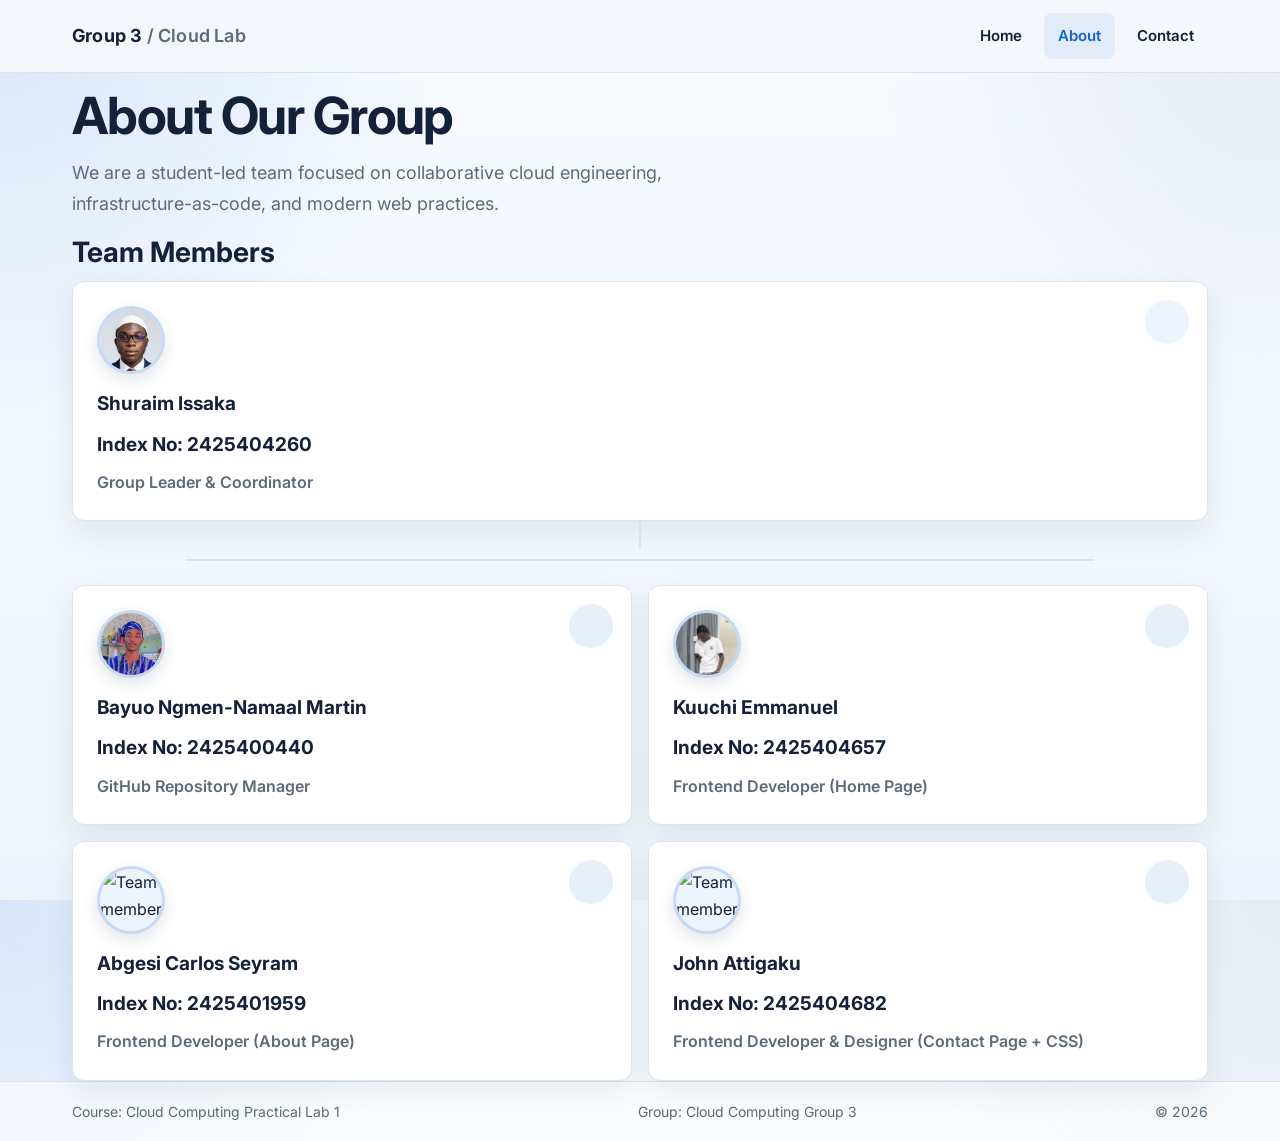
==== about.html @ 26aaccd8 "Added website files (As coordinator)" ====
<!doctype html>
<html lang="en">
<head>
  <meta charset="utf-8" />
  <meta name="viewport" content="width=device-width,initial-scale=1" />
  <title>About — Cloud Computing Group 3</title>
  <link href="https://fonts.googleapis.com/css2?family=Inter:wght@300;400;600;700&display=swap" rel="stylesheet">
  <link rel="stylesheet" href="style.css">
</head>
<body>
  <header class="site-header">
    <div class="container header-inner">
      <div class="logo">Group 3 <span class="muted">/ Cloud Lab</span></div>
      <button class="nav-toggle" aria-label="Toggle navigation" aria-expanded="false">
        <span class="hamburger"></span>
      </button>
      <nav class="main-nav" aria-label="Main navigation">
        <ul>
          <li><a href="index.html" class="nav-link">Home</a></li>
          <li><a href="about.html" class="nav-link">About</a></li>
          <li><a href="contact.html" class="nav-link">Contact</a></li>
        </ul>
      </nav>
    </div>
  </header>

  <main>
    <section class="container about-intro">
      <h1>About Our Group</h1>
      <p class="lead">We are a student-led team focused on collaborative cloud engineering, infrastructure-as-code, and modern web practices.</p>
    </section>

    <section class="container members team-hierarchy">
      <h2>Team Members</h2>
      <div class="member-leader">
        <article class="member-card">
          <div class="member-avatar">
            <img src="images/shuraim.png" alt="Shuraim Issaka" />
          </div>
          <h3>Shuraim Issaka</h3>
          <h3>Index No: 2425404260</h3>
          <p class="role">Group Leader & Coordinator</p>
        </article>
      </div>

      <div class="member-branches">
        <article class="member-card">
          <div class="member-avatar">
            <img src="images/martin.png" alt="Team member photo placeholder" />
          </div>
          <h3>Bayuo Ngmen-Namaal Martin</h3>
          <h3>Index No: 2425400440</h3>
          <p class="role">GitHub Repository Manager</p>
        </article>

        <article class="member-card">
          <div class="member-avatar">
            <img src="images/manuel.png" alt="Team member photo placeholder" />
          </div>
          <h3>Kuuchi Emmanuel</h3>
          <h3>Index No: 2425404657</h3>
          <p class="role">Frontend Developer (Home Page)</p>
        </article>

        <article class="member-card">
          <div class="member-avatar">
            <img src="images/ChatGPT%20Image%20Jun%209,%202026,%2011_43_26%20AM.png" alt="Team member photo placeholder" />
          </div>
          <h3>Abgesi Carlos Seyram</h3>
          <h3>Index No: 2425401959</h3>
          <p class="role">Frontend Developer (About Page)</p>
        </article>

        <article class="member-card">
          <div class="member-avatar">
            <img src="images/ChatGPT%20Image%20Jun%209,%202026,%2011_43_26%20AM.png" alt="Team member photo placeholder" />
          </div>
          <h3>John Attigaku</h3>
          <h3>Index No: 2425404682</h3>
          <p class="role">Frontend Developer & Designer (Contact Page + CSS)</p>
        </article>
      </div>
    </section>
  </main>

  <footer class="site-footer">
    <div class="container footer-inner">
      <div>Course: Cloud Computing Practical Lab 1</div>
      <div>Group: Cloud Computing Group 3</div>
      <div>© 2026</div>
    </div>
  </footer>

  <script>
    (function () {
      const links = document.querySelectorAll('.nav-link');
      const path = location.pathname.split('/').pop() || 'index.html';
      links.forEach(a => {
        if (a.getAttribute('href') === path) a.classList.add('active');
      });

      const toggle = document.querySelector('.nav-toggle');
      const nav = document.querySelector('.main-nav');
      toggle.addEventListener('click', () => {
        const expanded = toggle.getAttribute('aria-expanded') === 'true';
        toggle.setAttribute('aria-expanded', String(!expanded));
        nav.classList.toggle('open');
      });
    })();
  </script>
</body>
</html>
---- style.css ----
:root {
  --accent: #1565d8;
  --accent-dark: #0f4fa8;
  --bg: #f4f7fb;
  --panel: #ffffff;
  --text: #132238;
  --muted: #5c6b7a;
  --border: #dbe3ec;
  --shadow: 0 12px 30px rgba(19, 34, 56, 0.08);
  --container-width: 1200px;
  --transition: 180ms ease;
}

* {
  box-sizing: border-box;
}

html, body {
  height: 100%;
}

body {
  min-height: 100vh;
  display: flex;
  flex-direction: column;
  margin: 0;
  background:
    radial-gradient(circle at top left, rgba(21, 101, 216, 0.14), transparent 28%),
    radial-gradient(circle at top right, rgba(148, 163, 184, 0.18), transparent 26%),
    linear-gradient(180deg, #f7fbff 0%, #eef4fb 100%);
  color: var(--text);
  font-family: Inter, system-ui, -apple-system, "Segoe UI", Roboto, Arial, sans-serif;
  line-height: 1.7;
  font-size: 16px;
}

a {
  color: inherit;
}

img {
  max-width: 100%;
  display: block;
}

.container {
  max-width: var(--container-width);
  margin: 0 auto;
  padding: 0 24px;
}

main {
  flex: 1;
  padding-top: 12px;
}

.site-header {
  position: sticky;
  top: 0;
  z-index: 40;
  background: rgba(244, 247, 251, 0.96);
  border-bottom: 1px solid var(--border);
  backdrop-filter: blur(6px);
}

.header-inner {
  min-height: 72px;
  display: flex;
  align-items: center;
  gap: 16px;
}

.logo {
  font-size: 18px;
  font-weight: 700;
  letter-spacing: 0.2px;
}

.logo .muted {
  color: var(--muted);
  font-weight: 600;
}

.main-nav {
  margin-left: auto;
}

.main-nav ul {
  list-style: none;
  display: flex;
  gap: 8px;
  margin: 0;
  padding: 0;
}

.nav-link {
  display: inline-block;
  padding: 10px 14px;
  border-radius: 8px;
  text-decoration: none;
  font-size: 15px;
  font-weight: 600;
  color: var(--text);
  transition: background-color var(--transition), color var(--transition), transform var(--transition);
}

.nav-link:hover,
.nav-link:focus-visible,
.nav-link.active {
  background: rgba(21, 101, 216, 0.08);
  color: var(--accent);
}

.nav-link:hover {
  transform: translateY(-1px);
}

.nav-toggle {
  display: none;
  margin-left: auto;
  width: 42px;
  height: 42px;
  border: 1px solid var(--border);
  border-radius: 8px;
  background: var(--panel);
  cursor: pointer;
}

.hamburger {
  width: 18px;
  height: 2px;
  margin: 0 auto;
  background: var(--text);
  display: block;
  position: relative;
}

.hamburger::before,
.hamburger::after {
  content: "";
  position: absolute;
  left: 0;
  width: 18px;
  height: 2px;
  background: var(--text);
}

.hamburger::before {
  top: -6px;
}

.hamburger::after {
  top: 6px;
}

.hero,
.members,
.project-info,
.contact-grid,
.about-intro {
  padding: 36px 0;
}

.hero-grid,
.contact-grid {
  display: grid;
  grid-template-columns: 1fr;
  gap: 20px;
  align-items: center;
}

.hero-copy h1,
.about-intro h1,
.contact-card h1 {
  margin: 0 0 12px;
  font-size: clamp(32px, 4vw, 54px);
  line-height: 1.2;
  letter-spacing: -0.03em;
}

.lead {
  margin: 0 0 16px;
  color: var(--muted);
  font-size: 18px;
  max-width: 62ch;
}

.hero-image img {
  width: 100%;
  border-radius: 12px;
  box-shadow: var(--shadow);
  border: 1px solid var(--border);
}

.project-info,
.contact-card,
.contact-side,
.member-card {
  background: var(--panel);
  border: 1px solid var(--border);
  border-radius: 12px;
  box-shadow: var(--shadow);
}

.project-info {
  padding: 28px;
}

.project-info h2,
.members h2,
.contact-side h2 {
  margin: 0 0 12px;
  font-size: 28px;
  line-height: 1.2;
}

.quick-features {
  list-style: none;
  margin: 16px 0 0;
  padding: 0;
  display: flex;
  flex-wrap: wrap;
  gap: 10px;
}

.quick-features li {
  padding: 10px 14px;
  background: #f8fbff;
  border: 1px solid var(--border);
  border-radius: 999px;
  color: var(--muted);
  font-size: 15px;
}

.btn {
  display: inline-block;
  padding: 12px 18px;
  border-radius: 8px;
  border: 1px solid var(--accent);
  background: var(--accent);
  color: #fff;
  text-decoration: none;
  font-weight: 600;
  font-size: 16px;
  cursor: pointer;
  transition: background-color var(--transition), border-color var(--transition), transform var(--transition);
}

.btn:hover,
.btn:focus-visible {
  background: var(--accent-dark);
  border-color: var(--accent-dark);
  transform: translateY(-1px);
}

.btn.ghost {
  background: transparent;
  color: var(--text);
  border-color: var(--border);
}

.btn.ghost:hover,
.btn.ghost:focus-visible {
  background: #eef4fb;
  color: var(--text);
  border-color: var(--border);
}

.member-grid {
  display: grid;
  grid-template-columns: 1fr;
  gap: 16px;
}

.team-hierarchy {
  position: relative;
}

.member-leader {
  position: relative;
  padding-bottom: 28px;
  margin-bottom: 10px;
}

.member-leader::after {
  content: "";
  position: absolute;
  left: 50%;
  bottom: 0;
  width: 2px;
  height: 28px;
  background: var(--border);
  transform: translateX(-50%);
}

.member-branches {
  position: relative;
  display: grid;
  grid-template-columns: 1fr;
  gap: 16px;
  padding-top: 26px;
}

.member-branches::before {
  content: "";
  position: absolute;
  top: 0;
  left: 10%;
  right: 10%;
  height: 2px;
  background: var(--border);
}

.member-branches .member-card::before {
  background: rgba(21, 101, 216, 0.1);
}

.member-grid .member-card:first-child {
  border-left: 4px solid var(--accent);
}

.member-grid .member-card:first-child h3 {
  font-size: 20px;
}

.member-card {
  position: relative;
  padding: 24px;
  overflow: hidden;
}

.member-avatar {
  width: 68px;
  height: 68px;
  margin-bottom: 14px;
  border-radius: 50%;
  overflow: hidden;
  border: 3px solid rgba(21, 101, 216, 0.18);
  box-shadow: 0 6px 16px rgba(19, 34, 56, 0.12);
  background: #eef4fb;
}

.member-avatar img {
  width: 100%;
  height: 100%;
  object-fit: cover;
}

.member-card::before {
  content: "";
  position: absolute;
  top: 18px;
  right: 18px;
  width: 44px;
  height: 44px;
  border-radius: 50%;
  background: rgba(21, 101, 216, 0.08);
}

.member-card h3 {
  margin: 0 0 8px;
  font-size: 19px;
}

.role {
  margin: 0;
  color: var(--muted);
  font-weight: 600;
}

.contact-card {
  padding: 28px;
}

.contact-grid {
  padding-left: 0;
  padding-right: 0;
}

.contact-form label {
  display: block;
  margin-top: 14px;
  margin-bottom: 6px;
  font-size: 15px;
  font-weight: 600;
}

.contact-form input,
.contact-form textarea {
  width: 100%;
  padding: 12px 14px;
  border: 1px solid var(--border);
  border-radius: 8px;
  background: #fff;
  color: var(--text);
  font: inherit;
}

.contact-form input:focus,
.contact-form textarea:focus {
  outline: 2px solid rgba(21, 101, 216, 0.18);
  border-color: var(--accent);
}

.form-actions {
  margin-top: 16px;
  display: flex;
  flex-wrap: wrap;
  gap: 10px;
}

.contact-side {
  padding: 28px;
  align-self: start;
}

.contact-intro {
  padding: 28px;
}

.contact-side-header {
  display: flex;
  justify-content: space-between;
  gap: 16px;
  align-items: flex-start;
  margin-bottom: 16px;
}

.contact-side-header p {
  margin: 6px 0 0;
  color: var(--muted);
}

.contact-directory {
  display: grid;
  gap: 16px;
  grid-template-columns: 1fr;
}

.contact-panel {
  background: #f8fbff;
  border: 1px solid var(--border);
  border-radius: 12px;
  padding: 22px;
}

.contact-panel h3 {
  margin: 0 0 14px;
  font-size: 21px;
}

.contact-role {
  margin: 0 0 8px;
  color: var(--accent);
  font-size: 14px;
  font-weight: 700;
  text-transform: uppercase;
  letter-spacing: 0.04em;
}

.contact-list {
  list-style: none;
  margin: 12px 0 0;
  padding: 0;
}

.contact-list li + li {
  margin-top: 10px;
}

.contact-list li {
  padding: 13px 14px;
  border: 1px solid var(--border);
  border-radius: 8px;
  background: #f8fbff;
  color: var(--muted);
}

.contact-list span {
  display: inline-block;
  min-width: 72px;
  color: var(--text);
  font-weight: 600;
}

.site-footer {
  margin-top: auto;
  padding: 18px 0;
  border-top: 1px solid var(--border);
  color: var(--muted);
  background: rgba(255, 255, 255, 0.6);
}

.contact-page {
  padding: 24px 0 12px;
}

.contact-hero {
  position: relative;
  padding: 32px 24px 10px;
}

.contact-hero::before,
.contact-hero::after {
  content: "";
  position: absolute;
  inset: auto;
  border-radius: 999px;
  background: rgba(21, 101, 216, 0.08);
  filter: blur(8px);
  pointer-events: none;
}

.contact-hero::before {
  width: 120px;
  height: 120px;
  top: 14px;
  right: 14px;
}

.contact-hero::after {
  width: 180px;
  height: 180px;
  left: -24px;
  bottom: -24px;
}

.eyebrow {
  margin: 0 0 10px;
  color: var(--accent);
  text-transform: uppercase;
  letter-spacing: 0.18em;
  font-size: 13px;
  font-weight: 700;
}

.contact-hero h1 {
  margin: 0;
  font-size: clamp(38px, 5vw, 68px);
  line-height: 1.05;
  letter-spacing: -0.05em;
}

.contact-hero .lead {
  margin-top: 12px;
  margin-bottom: 16px;
}

.hero-chips {
  display: flex;
  flex-wrap: wrap;
  gap: 10px;
}

.hero-chips span {
  padding: 9px 14px;
  border: 1px solid rgba(21, 101, 216, 0.12);
  border-radius: 999px;
  background: rgba(255, 255, 255, 0.72);
  color: var(--muted);
  box-shadow: 0 10px 24px rgba(19, 34, 56, 0.05);
}

.carousel-section {
  padding-top: 18px;
  padding-bottom: 18px;
}

.carousel-header {
  display: flex;
  align-items: flex-end;
  justify-content: space-between;
  gap: 18px;
  margin-bottom: 18px;
}

.carousel-header h2 {
  margin: 0 0 8px;
  font-size: 28px;
  line-height: 1.2;
}

.carousel-header p {
  margin: 0;
  max-width: 64ch;
  color: var(--muted);
}

.carousel-actions {
  display: flex;
  gap: 10px;
  flex-shrink: 0;
}

.carousel-arrow {
  width: 44px;
  height: 44px;
  border: 1px solid var(--border);
  border-radius: 999px;
  background: rgba(255, 255, 255, 0.82);
  color: var(--text);
  font-size: 26px;
  line-height: 1;
  cursor: pointer;
  box-shadow: var(--shadow);
  transition: transform var(--transition), background-color var(--transition), border-color var(--transition);
}

.carousel-arrow:hover,
.carousel-arrow:focus-visible {
  transform: translateY(-1px);
  background: #eef4fb;
  border-color: rgba(21, 101, 216, 0.3);
}

.carousel-viewport {
  overflow-x: auto;
  overflow-y: hidden;
  padding: 10px 0 16px;
  scroll-snap-type: x mandatory;
  scroll-behavior: smooth;
  scrollbar-width: none;
  -webkit-overflow-scrolling: touch;
}

.carousel-viewport::-webkit-scrollbar {
  display: none;
}

.carousel-track {
  display: flex;
  gap: 18px;
  margin: 0;
  padding: 6px clamp(18px, 10vw, 140px);
  list-style: none;
}

.carousel-item {
  flex: 0 0 clamp(280px, 78vw, 520px);
  scroll-snap-align: center;
}

.contact-member-card {
  height: 100%;
  padding: 26px;
  border-radius: 22px;
  background:
    linear-gradient(180deg, rgba(255, 255, 255, 0.94), rgba(248, 251, 255, 0.98));
  transform: scale(0.94);
  opacity: 0.76;
  transition: transform 260ms ease, opacity 260ms ease, box-shadow var(--transition), border-color var(--transition);
}

.contact-member-card.is-active {
  transform: scale(1);
  opacity: 1;
  border-color: rgba(21, 101, 216, 0.24);
  box-shadow: 0 18px 42px rgba(19, 34, 56, 0.12);
}

.contact-member-card:hover {
  border-color: rgba(21, 101, 216, 0.24);
}

.profile-avatar {
  width: 84px;
  height: 84px;
  display: grid;
  place-items: center;
  border-radius: 50%;
  margin-bottom: 16px;
  color: #fff;
  font-size: 24px;
  font-weight: 700;
  letter-spacing: 0.08em;
  box-shadow: 0 14px 26px rgba(19, 34, 56, 0.18);
}

.avatar-a { background: linear-gradient(135deg, #1565d8, #4f8ff7); }
.avatar-b { background: linear-gradient(135deg, #0f4fa8, #7aa9ff); }
.avatar-c { background: linear-gradient(135deg, #1d72e8, #5cc0ff); }
.avatar-d { background: linear-gradient(135deg, #124a96, #7ed3ff); }
.avatar-e { background: linear-gradient(135deg, #0d5b8f, #54b6f8); }

.contact-role {
  margin: 0 0 8px;
  color: var(--accent);
  font-size: 13px;
  font-weight: 800;
  text-transform: uppercase;
  letter-spacing: 0.14em;
}

.contact-member-card h3 {
  margin: 0 0 14px;
  font-size: 24px;
  line-height: 1.15;
}

.member-details {
  list-style: none;
  margin: 0;
  padding: 0;
  display: grid;
  gap: 10px;
}

.member-details li {
  padding: 12px 14px;
  border-radius: 14px;
  background: rgba(255, 255, 255, 0.9);
  border: 1px solid var(--border);
  color: var(--muted);
}

.member-details span {
  display: block;
  margin-bottom: 4px;
  color: var(--text);
  font-size: 12px;
  font-weight: 700;
  text-transform: uppercase;
  letter-spacing: 0.12em;
}

.member-bio {
  margin: 16px 0 0;
  color: var(--muted);
  font-size: 15px;
}

.carousel-dots {
  display: flex;
  justify-content: center;
  gap: 10px;
  margin-top: 16px;
}

.carousel-dot {
  width: 10px;
  height: 10px;
  padding: 0;
  border: 0;
  border-radius: 999px;
  background: rgba(21, 101, 216, 0.18);
  cursor: pointer;
  transition: transform var(--transition), background-color var(--transition), width var(--transition);
}

.carousel-dot.is-active {
  width: 28px;
  background: var(--accent);
}

.carousel-dot:hover,
.carousel-dot:focus-visible {
  transform: scale(1.08);
}

.footer-inner {
  display: flex;
  flex-direction: column;
  gap: 6px;
  align-items: center;
  text-align: center;
  font-size: 14px;
}

@media (min-width: 720px) {
  .hero-grid {
    grid-template-columns: 1.1fr 0.9fr;
  }

  .member-grid {
    grid-template-columns: repeat(6, 1fr);
  }

  .member-grid .member-card:first-child {
    grid-column: 1 / -1;
  }

  .member-branches {
    grid-template-columns: repeat(2, minmax(0, 1fr));
  }

  .member-branches .member-card {
    min-height: 100%;
  }

  .member-grid .member-card:nth-child(2),
  .member-grid .member-card:nth-child(3),
  .member-grid .member-card:nth-child(4),
  .member-grid .member-card:nth-child(5) {
    grid-column: span 3;
  }

  .team-hierarchy .member-branches .member-card {
    grid-column: auto;
  }

  .contact-grid {
    grid-template-columns: 1.2fr 0.8fr;
  }

  .carousel-item {
    flex-basis: clamp(340px, 46vw, 560px);
  }

  .container {
    padding: 0 32px;
  }

  .footer-inner {
    flex-direction: row;
    justify-content: space-between;
    text-align: left;
  }
}

@media (max-width: 719px) {
  .nav-toggle {
    display: block;
  }

  .main-nav {
    display: none;
  }

  .main-nav.open {
    display: block;
    position: absolute;
    top: 72px;
    right: 20px;
    left: 20px;
    background: var(--panel);
    border: 1px solid var(--border);
    border-radius: 12px;
    box-shadow: var(--shadow);
    padding: 12px;
  }

  .main-nav.open ul {
    flex-direction: column;
  }

  .hero-copy h1,
  .about-intro h1,
  .contact-card h1 {
    font-size: 30px;
  }

  .member-leader::after {
    height: 20px;
  }

  .member-branches {
    padding-top: 20px;
  }

  .container {
    padding: 0 20px;
  }

  .lead {
    font-size: 17px;
  }

  .carousel-header {
    flex-direction: column;
    align-items: flex-start;
  }

  .carousel-track {
    padding-inline: 12px;
  }

  .carousel-item {
    flex-basis: 84vw;
  }
}

@media (hover: hover) and (pointer: fine) {
  .contact-member-card:hover {
    transform: translateY(-6px) scale(0.97);
  }

  .contact-member-card.is-active:hover {
    transform: translateY(-4px) scale(1.01);
  }
}
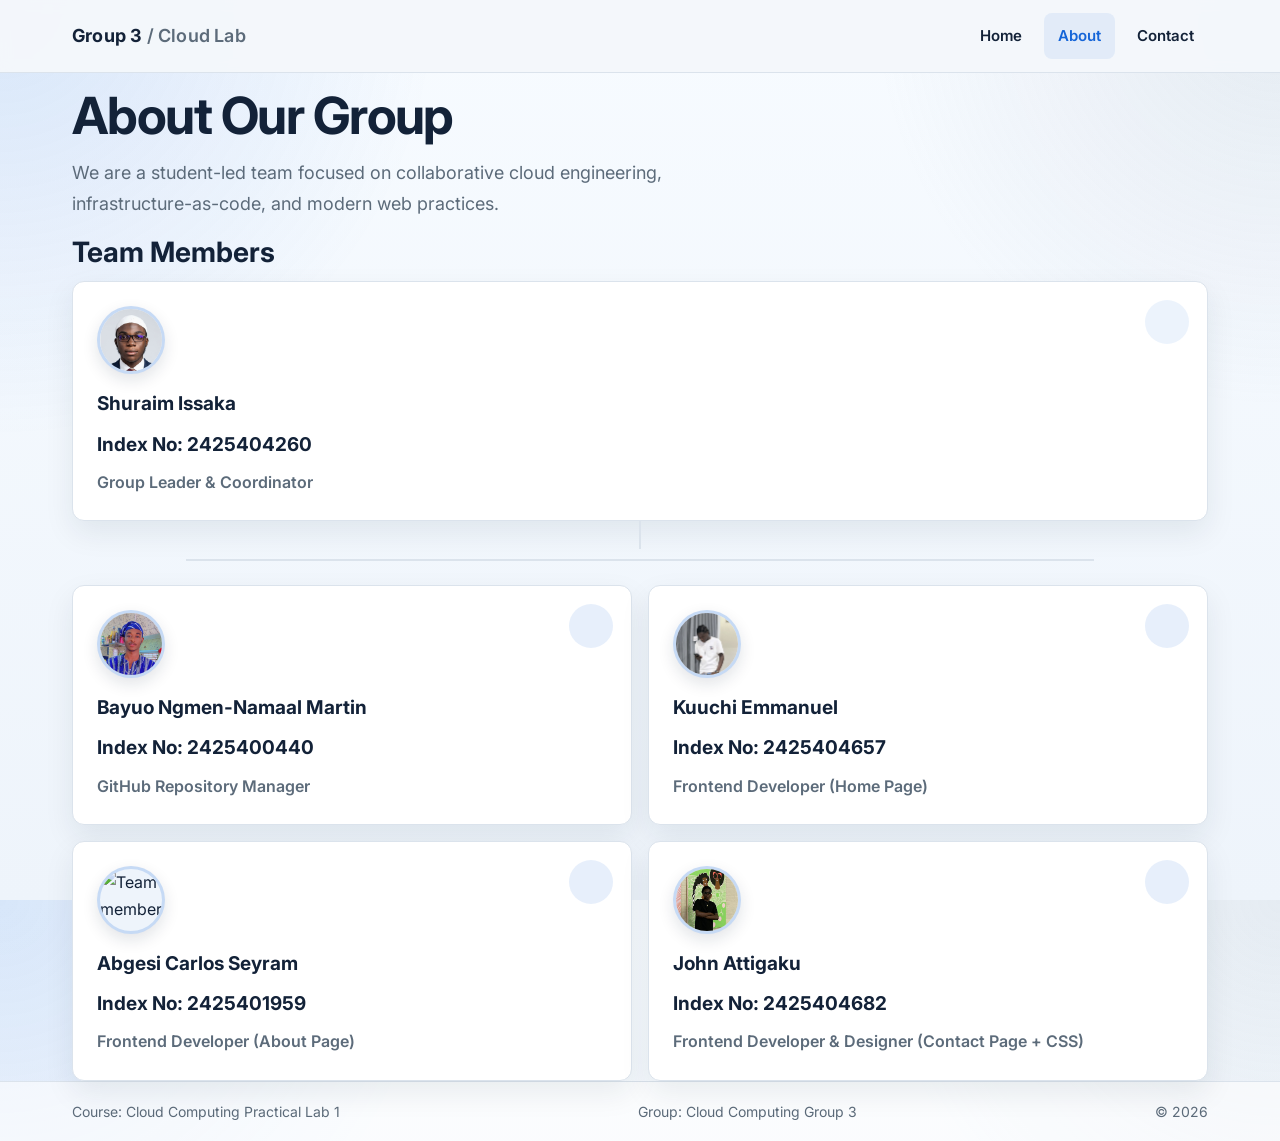
==== commit be549ec1: "Carlos photo" ====
--- a/about.html
+++ b/about.html
@@ -1,5 +1,6 @@
 <!doctype html>
 <html lang="en">
+
 <head>
   <meta charset="utf-8" />
   <meta name="viewport" content="width=device-width,initial-scale=1" />
@@ -7,6 +8,7 @@
   <link href="https://fonts.googleapis.com/css2?family=Inter:wght@300;400;600;700&display=swap" rel="stylesheet">
   <link rel="stylesheet" href="style.css">
 </head>
+
 <body>
   <header class="site-header">
     <div class="container header-inner">
@@ -27,7 +29,8 @@
   <main>
     <section class="container about-intro">
       <h1>About Our Group</h1>
-      <p class="lead">We are a student-led team focused on collaborative cloud engineering, infrastructure-as-code, and modern web practices.</p>
+      <p class="lead">We are a student-led team focused on collaborative cloud engineering, infrastructure-as-code, and
+        modern web practices.</p>
     </section>
 
     <section class="container members team-hierarchy">
@@ -64,7 +67,8 @@
 
         <article class="member-card">
           <div class="member-avatar">
-            <img src="images/ChatGPT%20Image%20Jun%209,%202026,%2011_43_26%20AM.png" alt="Team member photo placeholder" />
+            <img src="images/ChatGPT%20Image%20Jun%209,%202026,%2011_43_26%20AM.png"
+              alt="Team member photo placeholder" />
           </div>
           <h3>Abgesi Carlos Seyram</h3>
           <h3>Index No: 2425401959</h3>
@@ -73,7 +77,7 @@
 
         <article class="member-card">
           <div class="member-avatar">
-            <img src="images/ChatGPT%20Image%20Jun%209,%202026,%2011_43_26%20AM.png" alt="Team member photo placeholder" />
+            <img src="images/carlos.png" alt="Team member photo placeholder" />
           </div>
           <h3>John Attigaku</h3>
           <h3>Index No: 2425404682</h3>
@@ -109,4 +113,5 @@
     })();
   </script>
 </body>
+
 </html>
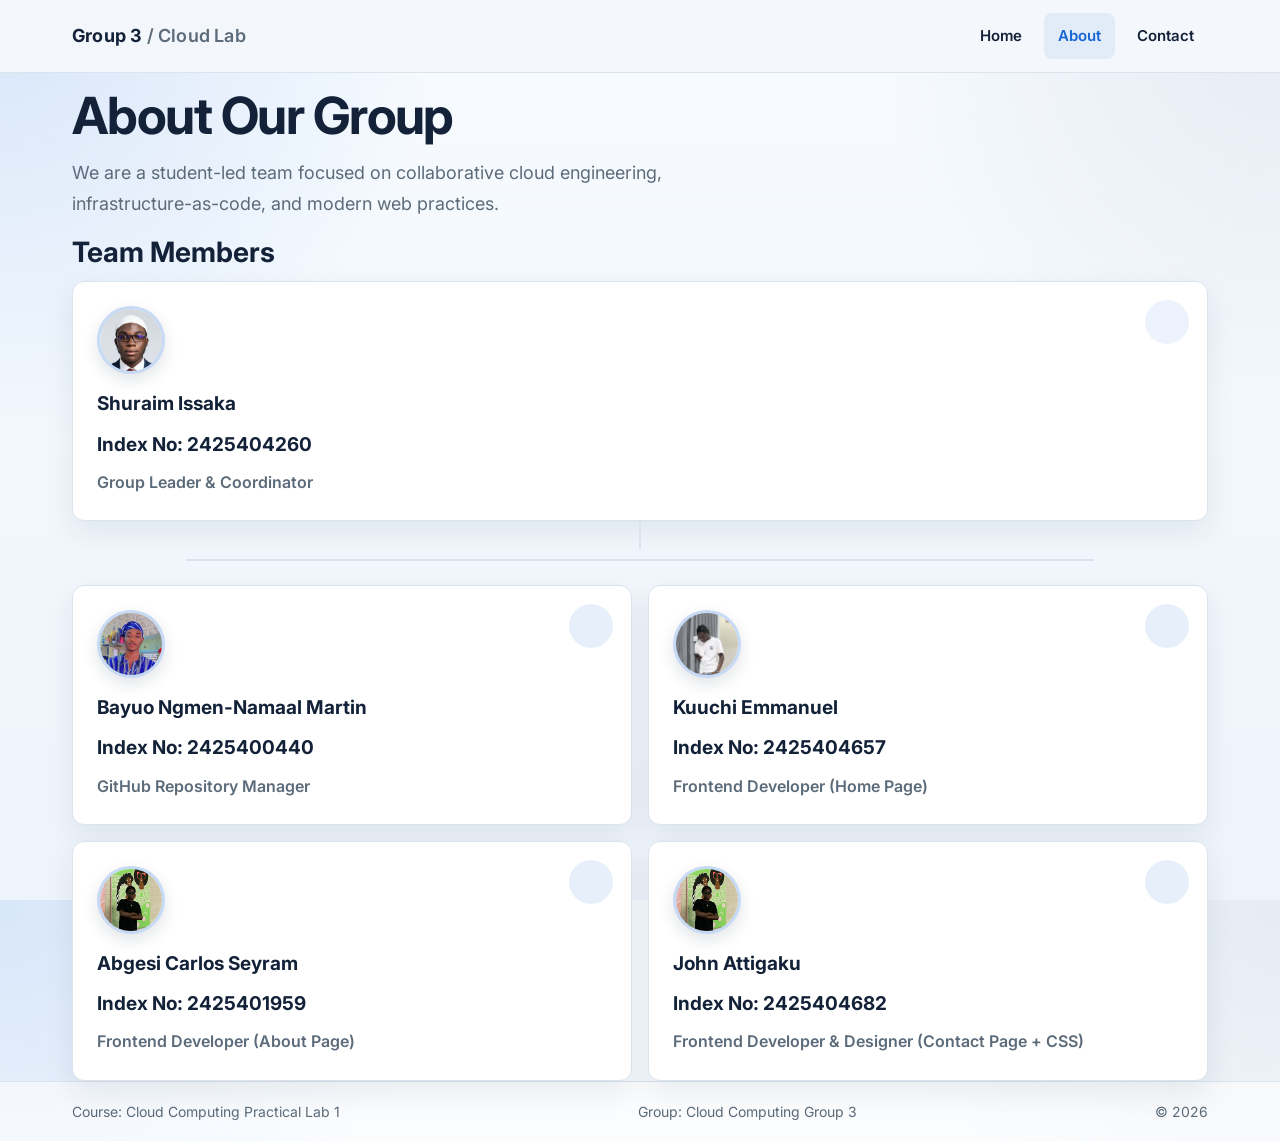
==== commit d7cb5d03: "Edited my details as the 'Cordinator'" ====
--- a/about.html
+++ b/about.html
@@ -67,8 +67,7 @@
 
         <article class="member-card">
           <div class="member-avatar">
-            <img src="images/ChatGPT%20Image%20Jun%209,%202026,%2011_43_26%20AM.png"
-              alt="Team member photo placeholder" />
+            <img src="images/carlos.png" alt="Team member photo placeholder" />
           </div>
           <h3>Abgesi Carlos Seyram</h3>
           <h3>Index No: 2425401959</h3>
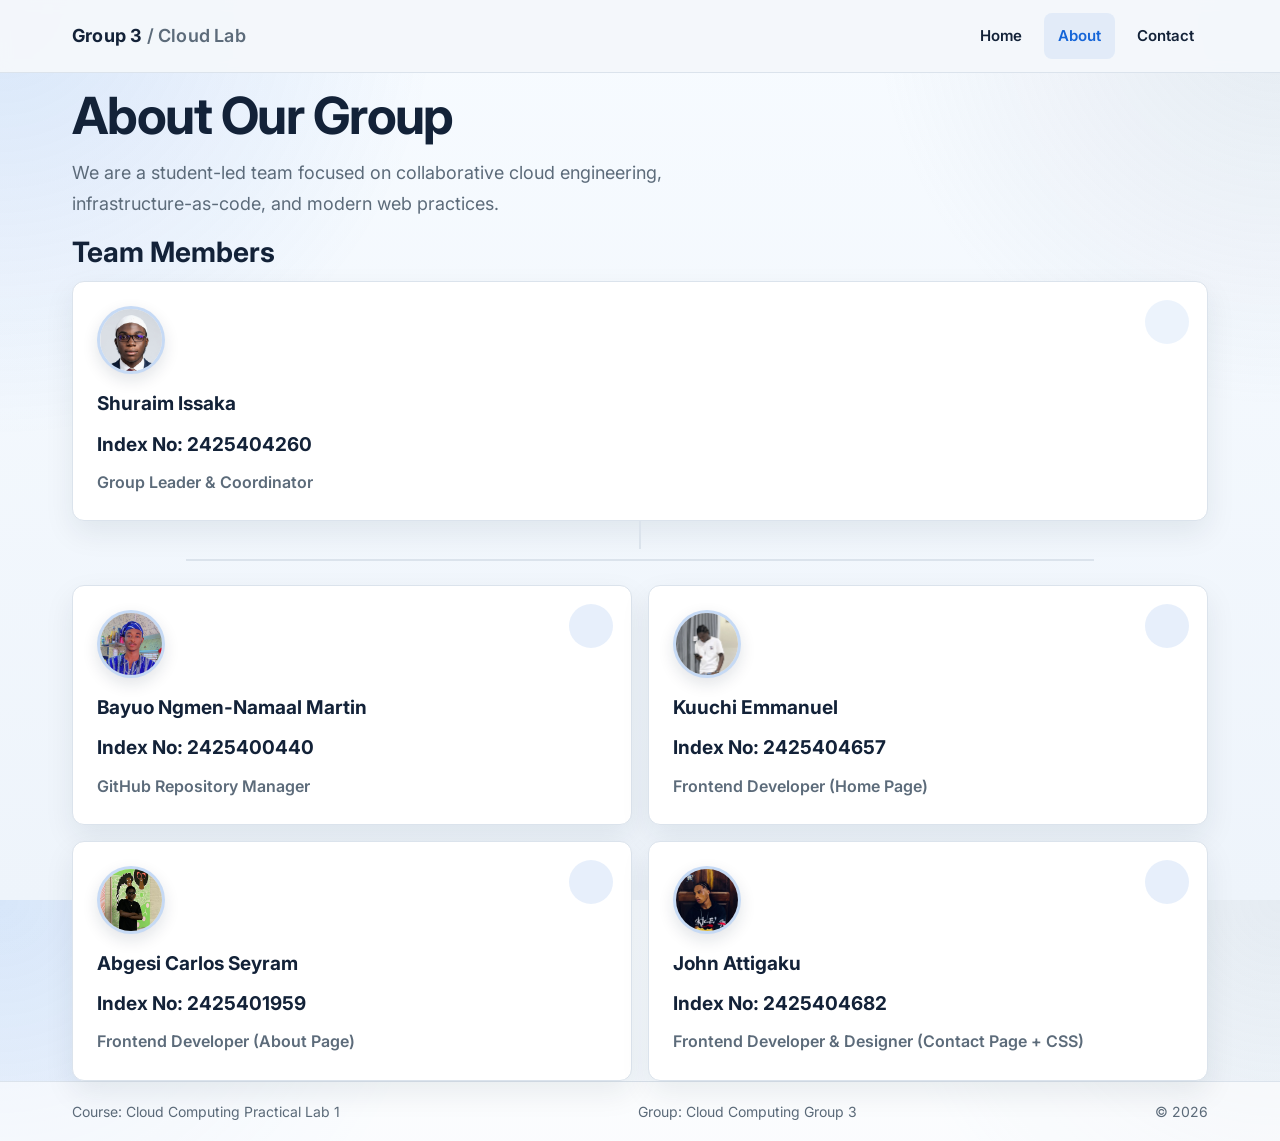
==== commit 07d3299c: "Uploaded John's photo by the 'Cordinator'" ====
--- a/about.html
+++ b/about.html
@@ -76,7 +76,7 @@
 
         <article class="member-card">
           <div class="member-avatar">
-            <img src="images/carlos.png" alt="Team member photo placeholder" />
+            <img src="images/john.png" alt="Team member photo placeholder" />
           </div>
           <h3>John Attigaku</h3>
           <h3>Index No: 2425404682</h3>
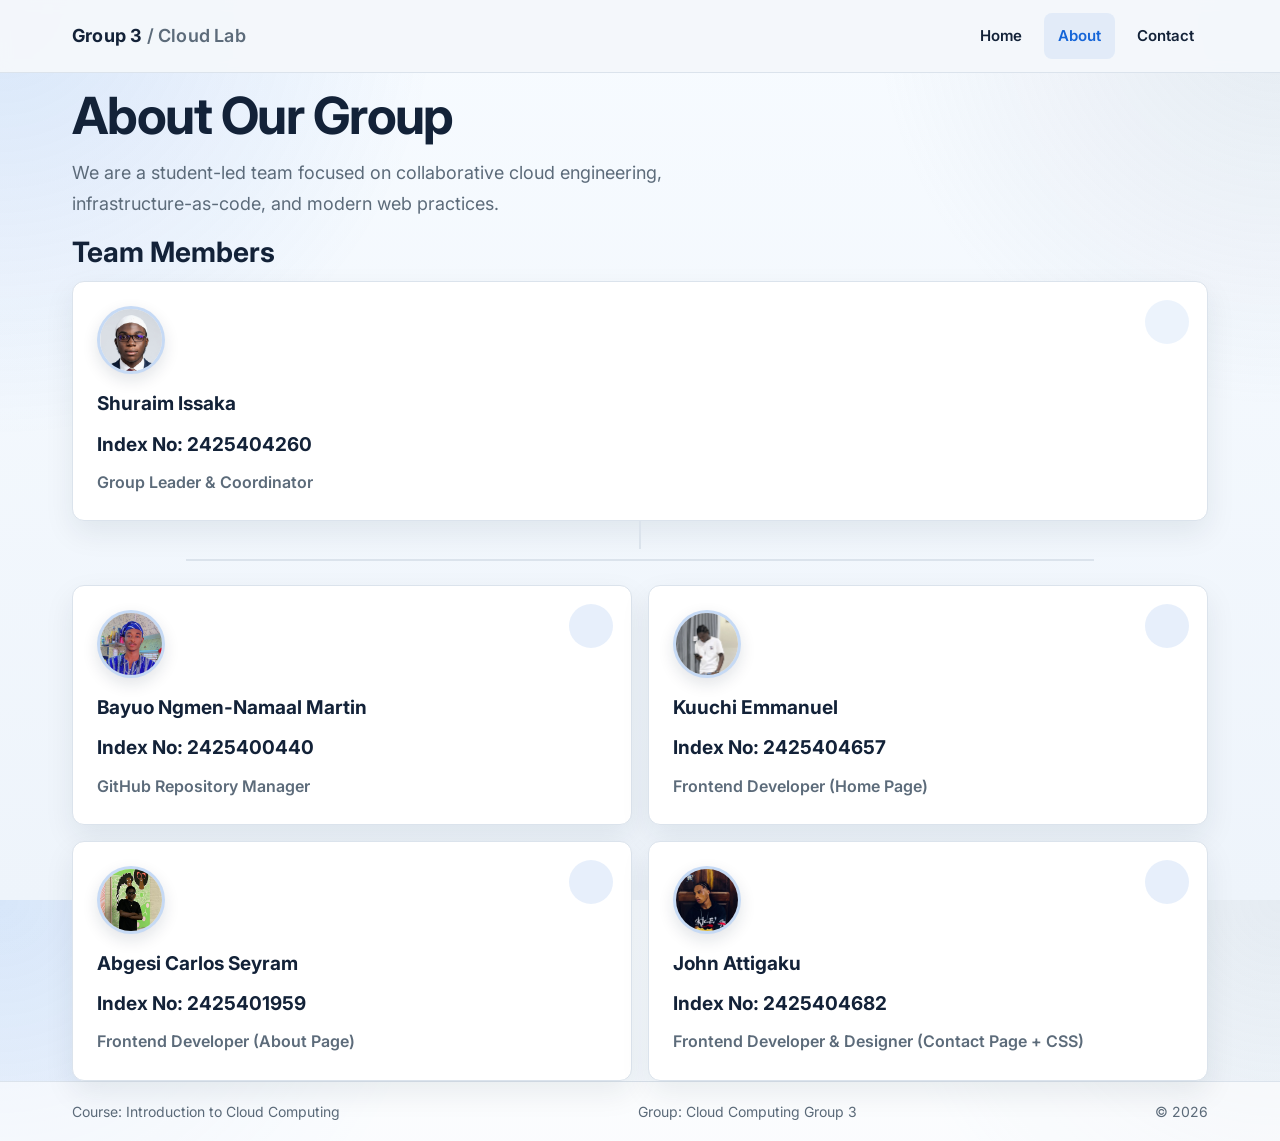
==== commit a697be91: "Edited Footer info (as collaborator)" ====
--- a/about.html
+++ b/about.html
@@ -1,116 +1,134 @@
 <!doctype html>
 <html lang="en">
+  <head>
+    <meta charset="utf-8" />
+    <meta name="viewport" content="width=device-width,initial-scale=1" />
+    <title>About — Cloud Computing Group 3</title>
+    <link
+      href="https://fonts.googleapis.com/css2?family=Inter:wght@300;400;600;700&display=swap"
+      rel="stylesheet"
+    />
+    <link rel="stylesheet" href="style.css" />
+  </head>
 
-<head>
-  <meta charset="utf-8" />
-  <meta name="viewport" content="width=device-width,initial-scale=1" />
-  <title>About — Cloud Computing Group 3</title>
-  <link href="https://fonts.googleapis.com/css2?family=Inter:wght@300;400;600;700&display=swap" rel="stylesheet">
-  <link rel="stylesheet" href="style.css">
-</head>
+  <body>
+    <header class="site-header">
+      <div class="container header-inner">
+        <div class="logo">Group 3 <span class="muted">/ Cloud Lab</span></div>
+        <button
+          class="nav-toggle"
+          aria-label="Toggle navigation"
+          aria-expanded="false"
+        >
+          <span class="hamburger"></span>
+        </button>
+        <nav class="main-nav" aria-label="Main navigation">
+          <ul>
+            <li><a href="index.html" class="nav-link">Home</a></li>
+            <li><a href="about.html" class="nav-link">About</a></li>
+            <li><a href="contact.html" class="nav-link">Contact</a></li>
+          </ul>
+        </nav>
+      </div>
+    </header>
 
-<body>
-  <header class="site-header">
-    <div class="container header-inner">
-      <div class="logo">Group 3 <span class="muted">/ Cloud Lab</span></div>
-      <button class="nav-toggle" aria-label="Toggle navigation" aria-expanded="false">
-        <span class="hamburger"></span>
-      </button>
-      <nav class="main-nav" aria-label="Main navigation">
-        <ul>
-          <li><a href="index.html" class="nav-link">Home</a></li>
-          <li><a href="about.html" class="nav-link">About</a></li>
-          <li><a href="contact.html" class="nav-link">Contact</a></li>
-        </ul>
-      </nav>
-    </div>
-  </header>
+    <main>
+      <section class="container about-intro">
+        <h1>About Our Group</h1>
+        <p class="lead">
+          We are a student-led team focused on collaborative cloud engineering,
+          infrastructure-as-code, and modern web practices.
+        </p>
+      </section>
 
-  <main>
-    <section class="container about-intro">
-      <h1>About Our Group</h1>
-      <p class="lead">We are a student-led team focused on collaborative cloud engineering, infrastructure-as-code, and
-        modern web practices.</p>
-    </section>
+      <section class="container members team-hierarchy">
+        <h2>Team Members</h2>
+        <div class="member-leader">
+          <article class="member-card">
+            <div class="member-avatar">
+              <img src="images/shuraim.png" alt="Shuraim Issaka" />
+            </div>
+            <h3>Shuraim Issaka</h3>
+            <h3>Index No: 2425404260</h3>
+            <p class="role">Group Leader & Coordinator</p>
+          </article>
+        </div>
 
-    <section class="container members team-hierarchy">
-      <h2>Team Members</h2>
-      <div class="member-leader">
-        <article class="member-card">
-          <div class="member-avatar">
-            <img src="images/shuraim.png" alt="Shuraim Issaka" />
-          </div>
-          <h3>Shuraim Issaka</h3>
-          <h3>Index No: 2425404260</h3>
-          <p class="role">Group Leader & Coordinator</p>
-        </article>
+        <div class="member-branches">
+          <article class="member-card">
+            <div class="member-avatar">
+              <img
+                src="images/martin.png"
+                alt="Team member photo placeholder"
+              />
+            </div>
+            <h3>Bayuo Ngmen-Namaal Martin</h3>
+            <h3>Index No: 2425400440</h3>
+            <p class="role">GitHub Repository Manager</p>
+          </article>
+
+          <article class="member-card">
+            <div class="member-avatar">
+              <img
+                src="images/manuel.png"
+                alt="Team member photo placeholder"
+              />
+            </div>
+            <h3>Kuuchi Emmanuel</h3>
+            <h3>Index No: 2425404657</h3>
+            <p class="role">Frontend Developer (Home Page)</p>
+          </article>
+
+          <article class="member-card">
+            <div class="member-avatar">
+              <img
+                src="images/carlos.png"
+                alt="Team member photo placeholder"
+              />
+            </div>
+            <h3>Abgesi Carlos Seyram</h3>
+            <h3>Index No: 2425401959</h3>
+            <p class="role">Frontend Developer (About Page)</p>
+          </article>
+
+          <article class="member-card">
+            <div class="member-avatar">
+              <img src="images/john.png" alt="Team member photo placeholder" />
+            </div>
+            <h3>John Attigaku</h3>
+            <h3>Index No: 2425404682</h3>
+            <p class="role">
+              Frontend Developer & Designer (Contact Page + CSS)
+            </p>
+          </article>
+        </div>
+      </section>
+    </main>
+
+    <footer class="site-footer">
+      <div class="container footer-inner">
+        <div>Course: Introduction to Cloud Computing</div>
+        <div>Group: Cloud Computing Group 3</div>
+        <div>© 2026</div>
       </div>
+    </footer>
 
-      <div class="member-branches">
-        <article class="member-card">
-          <div class="member-avatar">
-            <img src="images/martin.png" alt="Team member photo placeholder" />
-          </div>
-          <h3>Bayuo Ngmen-Namaal Martin</h3>
-          <h3>Index No: 2425400440</h3>
-          <p class="role">GitHub Repository Manager</p>
-        </article>
+    <script>
+      (function () {
+        const links = document.querySelectorAll(".nav-link");
+        const path = location.pathname.split("/").pop() || "index.html";
+        links.forEach((a) => {
+          if (a.getAttribute("href") === path) a.classList.add("active");
+        });
 
-        <article class="member-card">
-          <div class="member-avatar">
-            <img src="images/manuel.png" alt="Team member photo placeholder" />
-          </div>
-          <h3>Kuuchi Emmanuel</h3>
-          <h3>Index No: 2425404657</h3>
-          <p class="role">Frontend Developer (Home Page)</p>
-        </article>
-
-        <article class="member-card">
-          <div class="member-avatar">
-            <img src="images/carlos.png" alt="Team member photo placeholder" />
-          </div>
-          <h3>Abgesi Carlos Seyram</h3>
-          <h3>Index No: 2425401959</h3>
-          <p class="role">Frontend Developer (About Page)</p>
-        </article>
-
-        <article class="member-card">
-          <div class="member-avatar">
-            <img src="images/john.png" alt="Team member photo placeholder" />
-          </div>
-          <h3>John Attigaku</h3>
-          <h3>Index No: 2425404682</h3>
-          <p class="role">Frontend Developer & Designer (Contact Page + CSS)</p>
-        </article>
-      </div>
-    </section>
-  </main>
-
-  <footer class="site-footer">
-    <div class="container footer-inner">
-      <div>Course: Cloud Computing Practical Lab 1</div>
-      <div>Group: Cloud Computing Group 3</div>
-      <div>© 2026</div>
-    </div>
-  </footer>
-
-  <script>
-    (function () {
-      const links = document.querySelectorAll('.nav-link');
-      const path = location.pathname.split('/').pop() || 'index.html';
-      links.forEach(a => {
-        if (a.getAttribute('href') === path) a.classList.add('active');
-      });
-
-      const toggle = document.querySelector('.nav-toggle');
-      const nav = document.querySelector('.main-nav');
-      toggle.addEventListener('click', () => {
-        const expanded = toggle.getAttribute('aria-expanded') === 'true';
-        toggle.setAttribute('aria-expanded', String(!expanded));
-        nav.classList.toggle('open');
-      });
-    })();
-  </script>
-</body>
-
-</html>+        const toggle = document.querySelector(".nav-toggle");
+        const nav = document.querySelector(".main-nav");
+        toggle.addEventListener("click", () => {
+          const expanded = toggle.getAttribute("aria-expanded") === "true";
+          toggle.setAttribute("aria-expanded", String(!expanded));
+          nav.classList.toggle("open");
+        });
+      })();
+    </script>
+  </body>
+</html>
